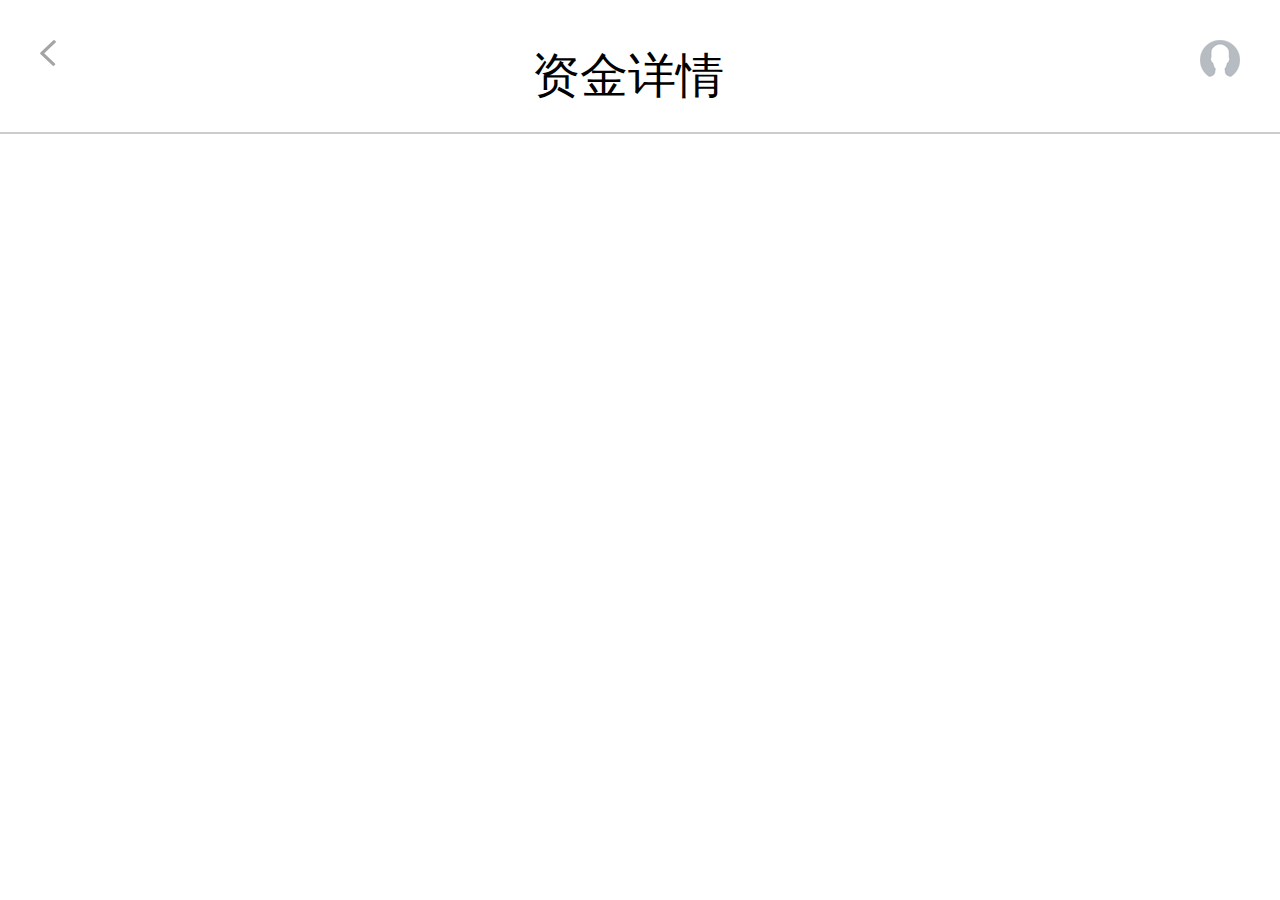
==== zijin.html @ 748152cf "hx_first" ====
<!DOCTYPE html>
<html lang="en">
<head>
	<meta charset="UTF-8">
	<title>资金详情</title>
	<link rel="stylesheet" href="css/base.css">
	<link rel="stylesheet" href="css/zijin.css">
</head>
<body>
	<!-- 头部内容 -->
	<div class="header clearfix">
			<img src="img/left.png" alt="" class="fl">
			<img src="img/touxiang.png" alt="" class="fr">
			资金详情
	</div>
	<p class="line"></p>
	
	<!-- 企业信息 -->
	<div class="main">
		<ul class="main-list"></ul>
	</div>
	<script>
		
			// 自动适应屏幕
		 (function (doc, win) {
		        var docEle = doc.documentElement,
		                resizeEvent = 'orientationchange' in window ? 'orientationchange' : 'resize';
		        var recalCulate = function () {
		            var width = docEle.clientWidth;
		            docEle.style.fontSize = 100 * (width / 640) + 'px';
		        };
		        recalCulate();
		
		        if (!doc.addEventListener) return;
		        win.addEventListener(resizeEvent, recalCulate, false);
		    })(document, window);
	</script>
</body>
</html>
---- css/base.css ----
@charset "utf-8"; 
/* 
@名称: base 
@功能: 重设浏览器默认样式 
*/ 
/* 防止用户自定义背景颜色对网页的影响，添加让用户可以自定义字体 */ 
html { 
color:black; 
background:white; 
} 
/* 内外边距通常让各个浏览器样式的表现位置不同 */ 
body,div,dl,dt,dd,ul,ol,li,h1,h2,h3,h4,h5,h6,pre,code,form,fieldset,legend,input,textarea,p,blockquote,th,td,hr,button,article,aside,details,figcaption,figure,footer,header,hgroup,menu,nav,section { 
margin:0; 
padding:0; 
} 
/* 要注意表单元素并不继承父级 font 的问题 */ 
body,button,input,select,textarea { 
font:12px/1.5 Microsoft YaHei,tahoma,arial,Hiragino Sans GB,\\5b8b\4f53,sans-serif; 
    -webkit-font-smoothing: antialiased;/*这个属性可以使页面上的字体抗锯齿,使用后字体看起来会更清晰舒服*/
} 
input,select,textarea { 
font-size:100%; 
} 
/* 去掉各Table cell 的边距并让其边重合 */ 
table { 
border-collapse:collapse; 
border-spacing:0; 
} 
/* IE bug fixed: th 不继承 text-align*/ 
th { 
text-align:inherit; 
} 
/* 去除默认边框 */ 
fieldset,img { 
border:none; 
} 
/* ie6 7 8(q) bug 显示为行内表现 */ 
iframe { 
display:block; 
} 
/* 去掉 firefox 下此元素的边框 */ 
abbr,acronym { 
border:none; 
font-variant:normal; 
} 
/* 一致的 del 样式 */ 
del { 
text-decoration:line-through; 
} 
address,caption,cite,code,dfn,em,th,var { 
font-style:normal; 
font-weight:500; 
} 
/* 去掉列表前的标识, li 会继承 */ 
ol,ul { 
list-style:none; 
} 
/* 对齐是排版最重要的因素, 别让什么都居中 */ 
caption,th { 
text-align:left; 
} 
/* 来自yahoo, 让标题都自定义, 适应多个系统应用 */ 
h1,h2,h3,h4,h5,h6 { 
/*font-size:100%; 
font-weight:500; */
} 
q:before,q:after { 
content:''; 
} 
/* 统一上标和下标 */ 
sub, sup { 
font-size:75%; 
line-height:0; 
position:relative; 
vertical-align:baseline; 
} 
sup { 
top:-0.5em; 
} 
sub { 
bottom:-0.25em; 
} 
/* 让链接在 hover 状态下显示下划线 */ 
a:hover { 
/*text-decoration:underline;*/ 
} 
/* 默认不显示下划线，保持页面简洁 */ 
ins,a { 
text-decoration:none; 
} 
/* IE6,7焦点点状线去除 */ 
a:focus,*:focus { 
outline:none; 
} 
/* 清除浮动 */ 
.clearfix:before,.clearfix:after { 
content:""; 
display:table; 
} 
.clearfix:after { 
clear:both; 
overflow:hidden; 
} 
.clearfix { 
zoom:1; /* for IE6 IE7 */ 
} 
.clear{ 
clear:both; 
display:block; 
overflow:hidden; 
} 
/* 设置显示和隐藏, 通常用来与 JS 配合 */ 
.hide { 
display:none !important; 
visibility:hidden; 
} 
.block { 
display:block !important; 
} 
/* 设置内联, 减少浮动带来的bug */ 
.fl { 
float:left; 
display:inline; 
} 
.fr { 
float:right; 
display:inline; 
}
---- css/zijin.css ----
.header{
	padding: 0.2rem 0.2rem 0.1rem;
	text-align: center;
	font-size: 0.24rem;
	background-color: #fff;
	
}
.line{
	height: 0.01rem;
	background-color: #ccc;
}
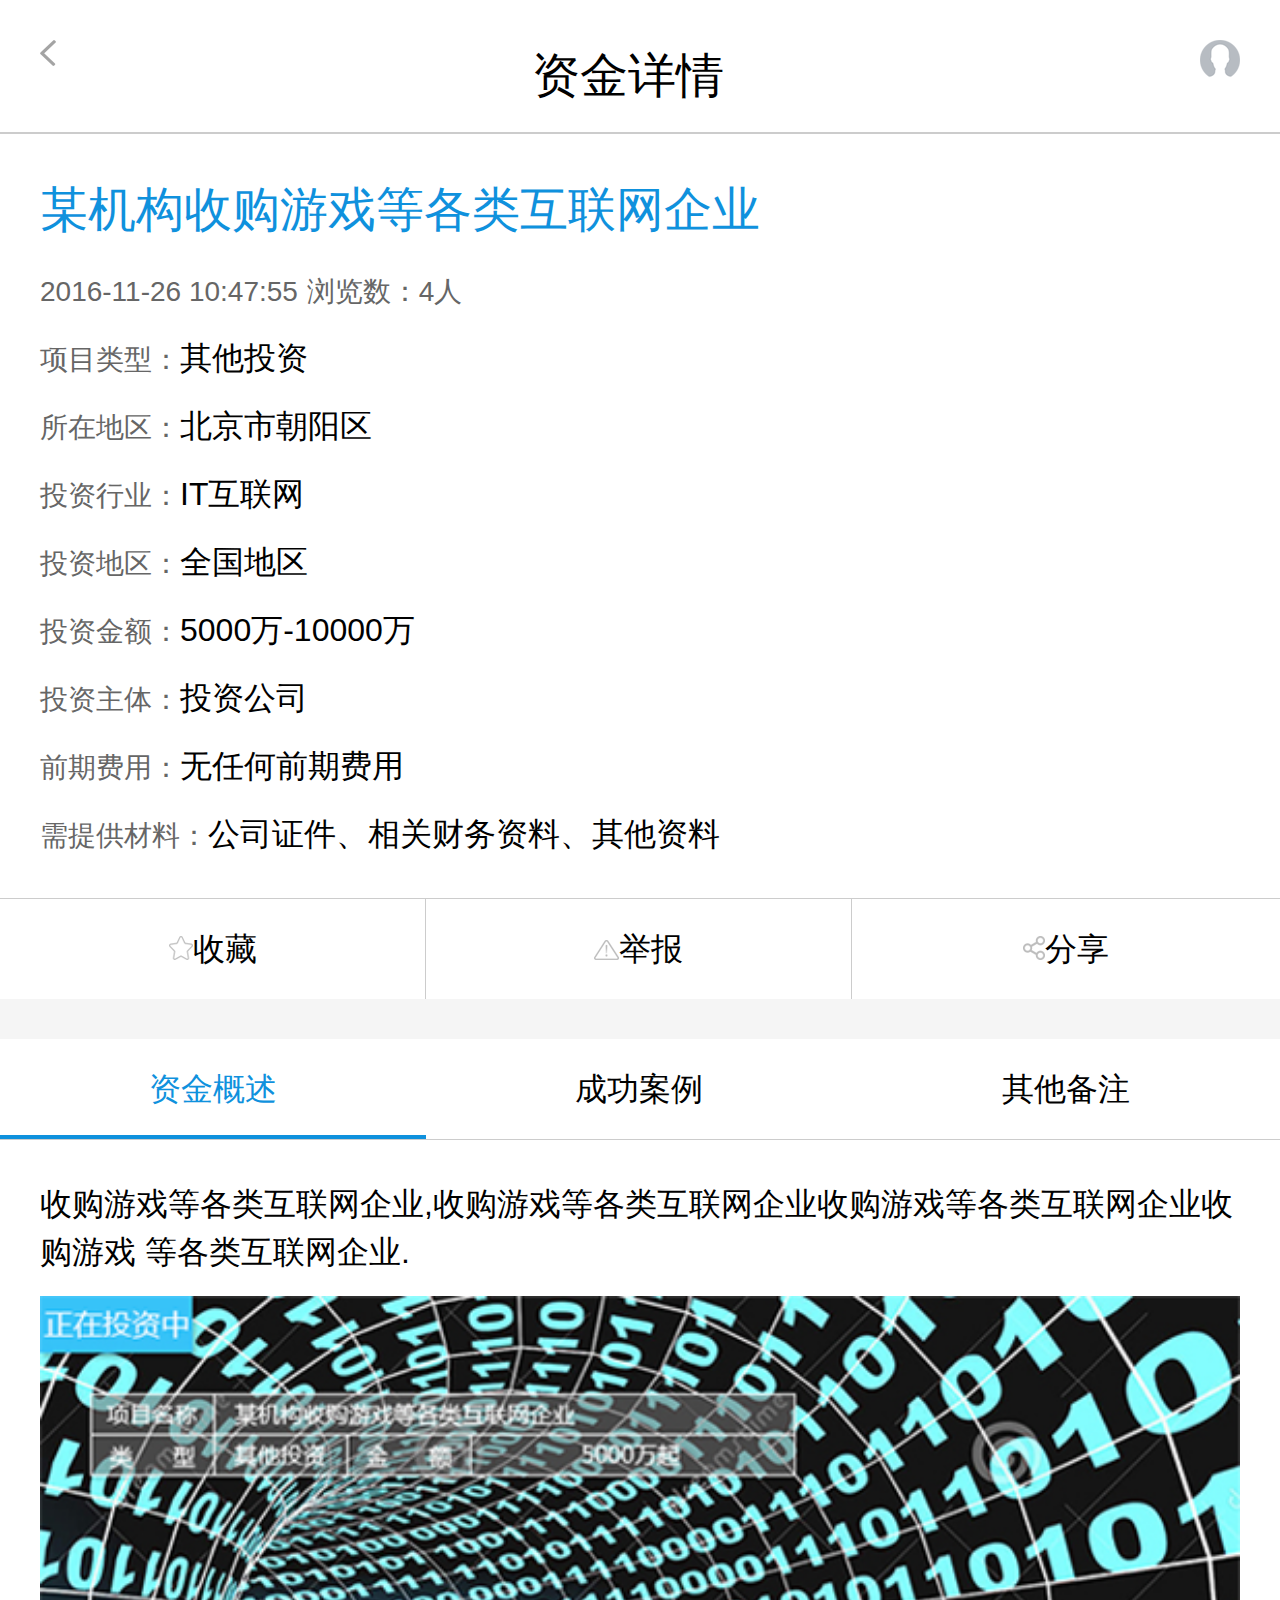
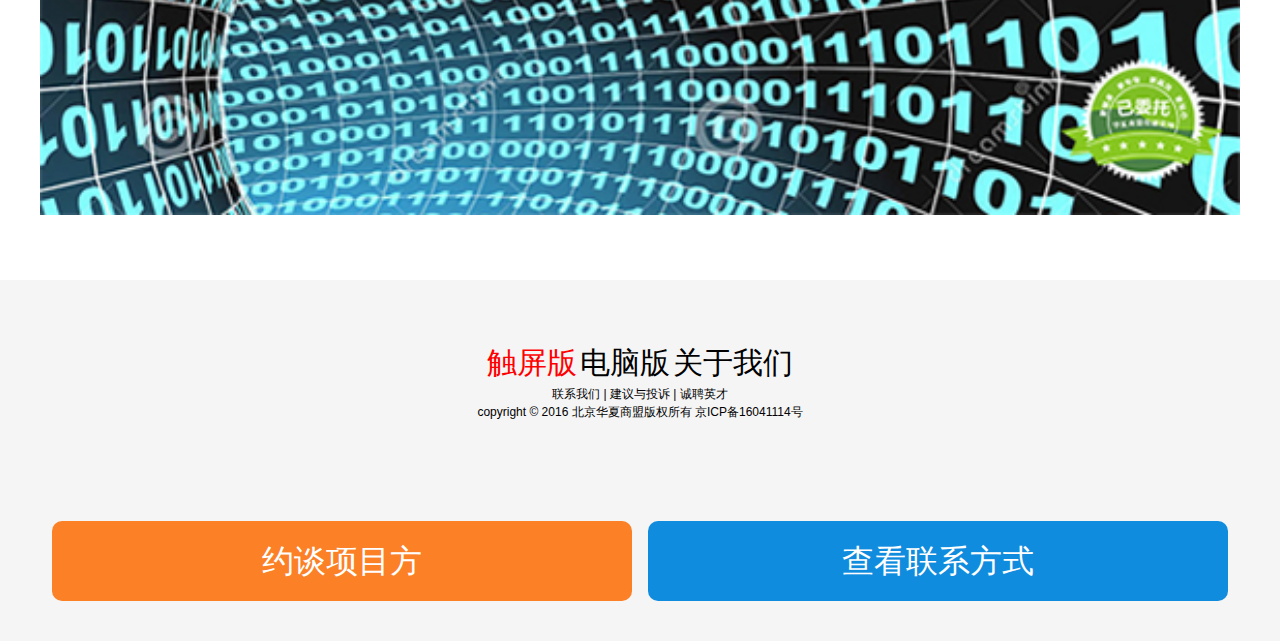
==== commit cc581aa1: "3个页面" ====
--- a/zijin.html
+++ b/zijin.html
@@ -17,7 +17,58 @@
 	
 	<!-- 企业信息 -->
 	<div class="main">
-		<ul class="main-list"></ul>
+		<ul class="main-list">
+			<li>某机构收购游戏等各类互联网企业</li>
+			<li><span>2016-11-26	10:47:55</span>
+			<span>浏览数：4人</span>
+			</li>
+			<li><span>项目类型：</span>其他投资</li>
+			<li><span>所在地区：</span>北京市朝阳区</li>
+			<li><span>投资行业：</span>IT互联网</li>
+			<li><span>投资地区：</span>全国地区</li>
+			<li><span>投资金额：</span>5000万-10000万</li>
+			<li><span>投资主体：</span>投资公司</li>
+			<li><span>前期费用：</span>无任何前期费用</li>
+			<li><span>需提供材料：</span>公司证件、相关财务资料、其他资料</li>
+		</ul>
+		<div class="option">
+			<ul class="opt-list clearfix">
+				<li><img src="img/shoucang.png" alt="">收藏</li>
+				<li><img src="img/jubao.png" alt="">举报</li>
+				<li><img src="img/share.png" alt="">分享</li>
+			</ul>
+		</div>
+	</div>
+	<!-- 企业介绍 -->
+	<div class="introduce">
+		<ul class="itd-list clearfix">
+			<li class="active">资金概述</li>
+			<li>成功案例</li>
+			<li>其他备注</li>
+			<p class="itd-pos"></p>
+		</ul>
+		<div class="itd-main">
+			<p>收购游戏等各类互联网企业,收购游戏等各类互联网企业收购游戏等各类互联网企业收购游戏
+等各类互联网企业.</p>
+		<img src="img/touzizhong.png" alt="">
+		</div>	
+
+	</div>
+	<!-- 关于我们 -->
+	<div class="about-us">
+		<ul class="us-list">
+			<li><span class="red">触屏版</span>  
+				<span>电脑版</span>
+				<span>关于我们</span>
+			</li>
+			<li>联系我们  |  建议与投诉  |  诚聘英才</li>
+			<li>copyright © 2016 北京华夏商盟版权所有 京ICP备16041114号</li>
+		</ul>
+		<div class="foot">
+		<a href="" class="yuetan"> 约谈项目方</a>
+		<a href="" class="lianxi">查看联系方式</a>
+		</div>
+		
 	</div>
 	<script>
 		
--- a/css/zijin.css
+++ b/css/zijin.css
@@ -1,3 +1,12 @@
+html{
+	background-color: #f5f5f5;
+	height: 100%;
+	
+}
+*{
+	font-size: 0.16rem;
+}
+
 .header{
 	padding: 0.2rem 0.2rem 0.1rem;
 	text-align: center;
@@ -8,4 +17,116 @@
 .line{
 	height: 0.01rem;
 	background-color: #ccc;
-}+}
+/*企业信息*/
+.main{
+	padding-top: 0.2rem;
+	background-color: #fff;
+
+}
+.main-list{
+	margin-left: 0.2rem;
+	margin-bottom: 0.2rem;
+}
+.main-list>li{
+	margin-bottom: 0.1rem;
+}
+.main-list>li:first-child{
+	font-size: 0.24rem;
+	color: #0f91dd;
+}
+.main-list>li>span {
+	color: #666666;
+	font-size: 0.14rem;
+}
+.opt-list{
+	border-top: 1px solid #ccc;
+}
+.opt-list>li{
+	text-align: center;
+	float: left;
+	width: 33.3%;
+	height: 0.5rem;
+	line-height: 0.5rem;
+	box-sizing:border-box;
+}
+.opt-list>li:nth-child(1),.opt-list>li:nth-child(2){
+	border-right: 1px solid #ccc;
+}
+
+/*企业介绍*/
+.introduce{
+	margin-top: 0.2rem;
+	background-color: #fff;
+}
+.itd-list{
+	border-bottom: 1px solid #ccc;
+	position: relative;
+}
+.itd-list>li{
+	text-align: center;
+	float: left;
+	width: 33.3%;
+	height: 0.5rem;
+	line-height: 0.5rem;
+	box-sizing:border-box;
+}
+.itd-pos{
+	bottom: 0;
+	left: 0;
+	position: absolute;
+	height: 0.02rem;
+	background-color: #0f91dd;
+	width: 33.3%;
+}
+.active{
+	color: #0f91dd;
+}
+
+.itd-main{
+	margin: 0.2rem 0.2rem 0.3rem 0.2rem;
+	font-size: 0.06rem;
+	padding-bottom: 0.3rem;
+}
+.itd-main>img{
+	width: 100%;
+	margin-top: 0.1rem;
+}
+
+/*关于我们*/
+.us-list{
+	margin-top: 0.2rem;
+	margin-bottom: 0.3rem;
+	
+}
+.us-list>li{
+text-align: center;
+font-size: 0.06rem;
+}
+.us-list>li>span{
+	font-size: 0.15rem;
+}
+.red{
+	color: red;
+}
+.foot{
+	text-align: center;
+}
+.yuetan,.lianxi{
+	border-radius: 0.05rem;
+	display: inline-block;
+	width: 2.9rem;
+	height: 0.4rem;
+	color: #fff;
+	text-align: center;
+	line-height: 0.4rem;
+	margin: 0.2rem 0.02rem 0.2rem;
+	
+}
+.yuetan{
+	background-color: #fc8026;
+}
+.lianxi{
+	background-color: #108cde;
+}
+
